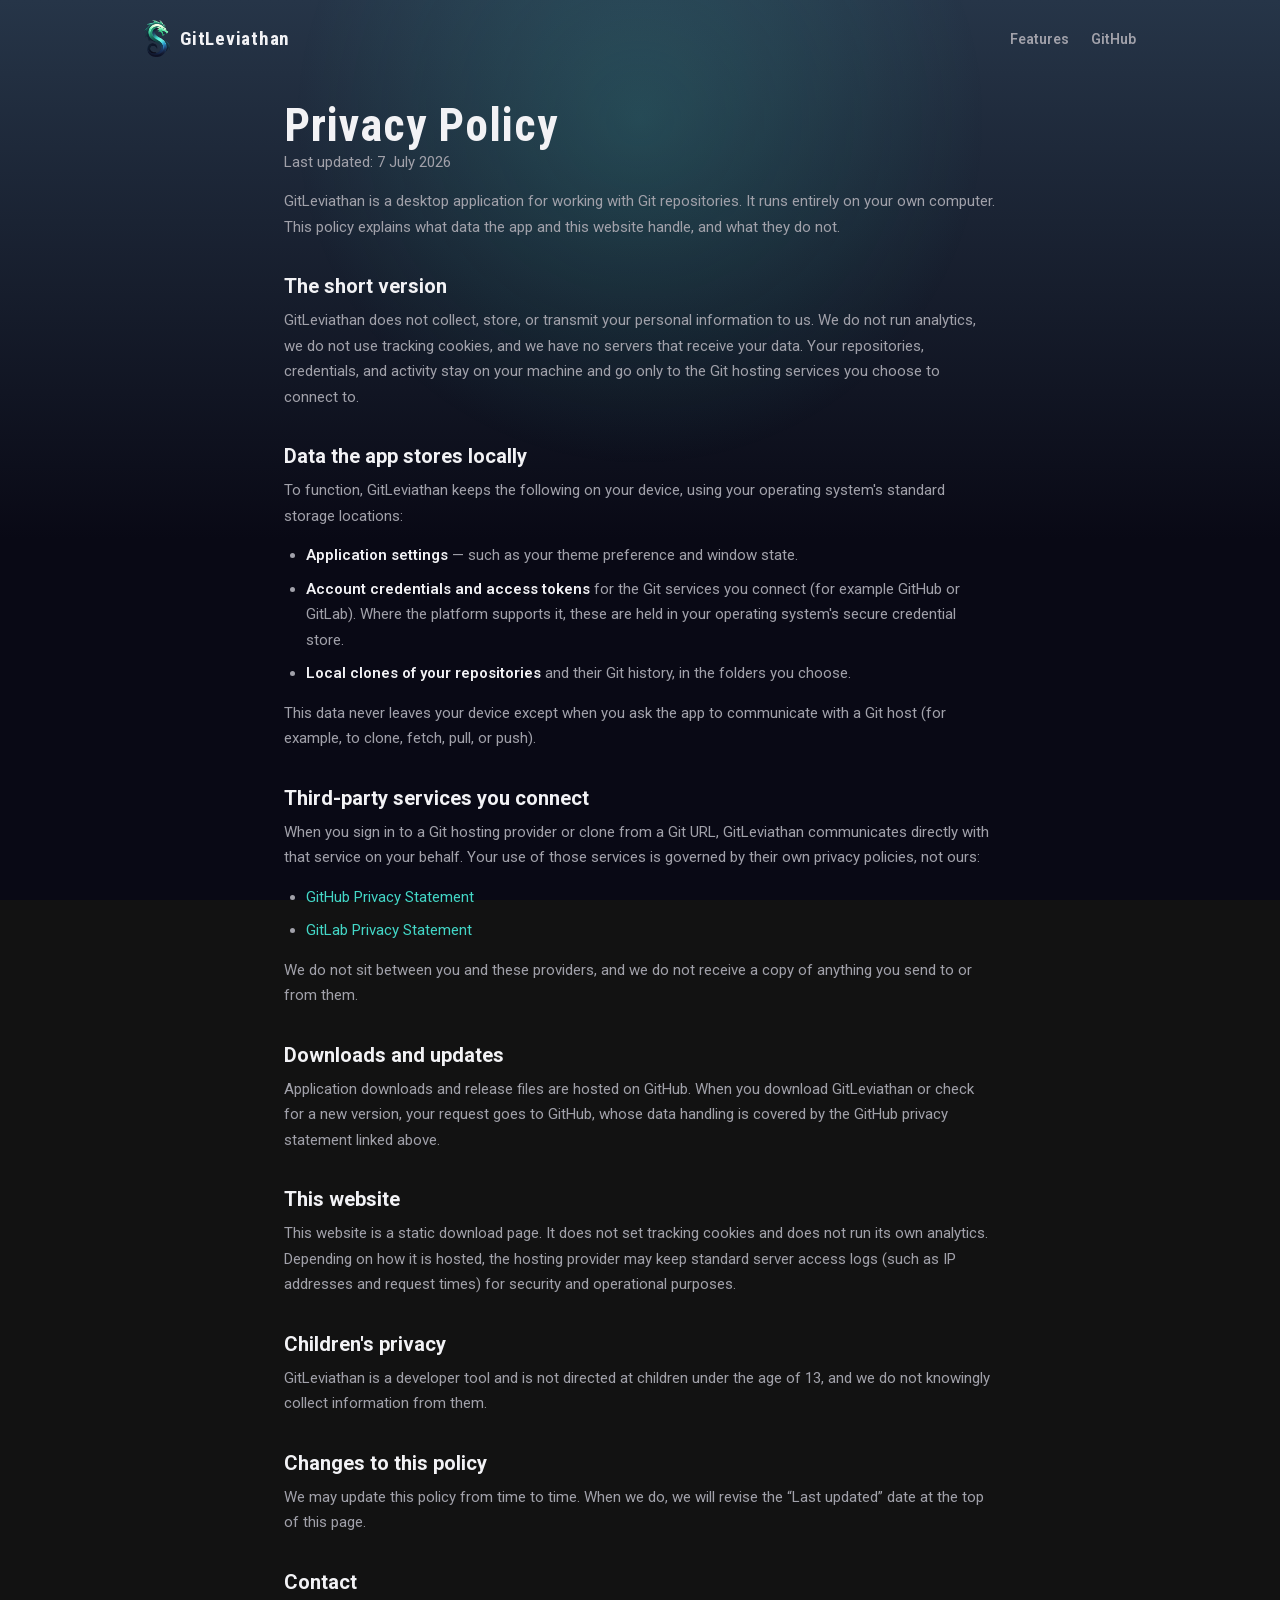
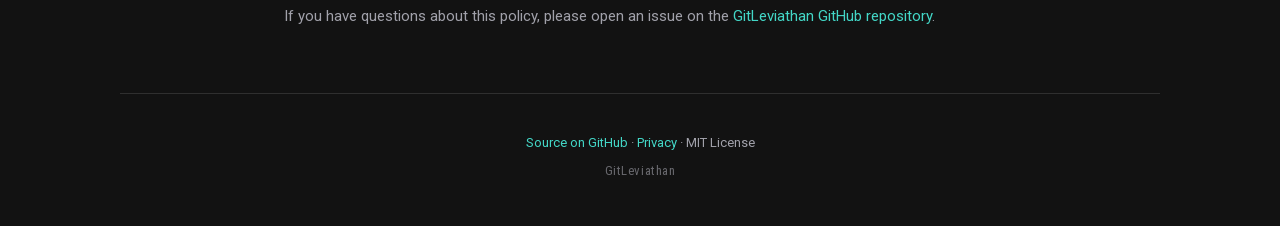
==== privacy.html @ 26b7ab3d "feat: add privacy policy page Co-Authored-By: Claude Opus 4.8 <noreply@anthropic.com>" ====
<!doctype html>
<html lang="en">
  <head>
    <meta charset="utf-8" />
    <meta name="viewport" content="width=device-width, initial-scale=1" />
    <title>Privacy Policy — GitLeviathan</title>
    <meta
      name="description"
      content="How GitLeviathan handles your data. The app runs locally and does not collect or transmit your personal information."
    />
    <meta name="robots" content="index, follow" />
    <link rel="icon" type="image/x-icon" href="assets/favicon.ico" />
    <link
      rel="icon"
      type="image/png"
      sizes="32x32"
      href="assets/favicon-32x32.png"
    />
    <link
      rel="icon"
      type="image/png"
      sizes="16x16"
      href="assets/favicon-16x16.png"
    />
    <link rel="apple-touch-icon" href="assets/apple-touch-icon.png" />

    <link rel="stylesheet" href="styles.css" />
  </head>
  <body>
    <div class="glow" aria-hidden="true"></div>

    <header class="nav">
      <a class="brand" href="index.html">
        <img
          class="brand-mark"
          src="assets/leviathan_transparent.png"
          alt=""
          aria-hidden="true"
        />
        <span class="brand-name">GitLeviathan</span>
      </a>
      <nav class="nav-links">
        <a href="index.html#features">Features</a>
        <a
          href="https://github.com/johnyhalal/git-leviathan"
          target="_blank"
          rel="noopener"
          >GitHub</a
        >
      </nav>
    </header>

    <main>
      <article class="legal">
        <h1>Privacy Policy</h1>
        <p class="legal-updated">Last updated: 7 July 2026</p>

        <p>
          GitLeviathan is a desktop application for working with Git
          repositories. It runs entirely on your own computer. This policy
          explains what data the app and this website handle, and what they do
          not.
        </p>

        <h2>The short version</h2>
        <p>
          GitLeviathan does not collect, store, or transmit your personal
          information to us. We do not run analytics, we do not use tracking
          cookies, and we have no servers that receive your data. Your
          repositories, credentials, and activity stay on your machine and go
          only to the Git hosting services you choose to connect to.
        </p>

        <h2>Data the app stores locally</h2>
        <p>
          To function, GitLeviathan keeps the following on your device, using
          your operating system's standard storage locations:
        </p>
        <ul>
          <li>
            <strong>Application settings</strong> &mdash; such as your theme
            preference and window state.
          </li>
          <li>
            <strong>Account credentials and access tokens</strong> for the Git
            services you connect (for example GitHub or GitLab). Where the
            platform supports it, these are held in your operating system's
            secure credential store.
          </li>
          <li>
            <strong>Local clones of your repositories</strong> and their Git
            history, in the folders you choose.
          </li>
        </ul>
        <p>
          This data never leaves your device except when you ask the app to
          communicate with a Git host (for example, to clone, fetch, pull, or
          push).
        </p>

        <h2>Third-party services you connect</h2>
        <p>
          When you sign in to a Git hosting provider or clone from a Git URL,
          GitLeviathan communicates directly with that service on your behalf.
          Your use of those services is governed by their own privacy policies,
          not ours:
        </p>
        <ul>
          <li>
            <a
              href="https://docs.github.com/en/site-policy/privacy-policies/github-general-privacy-statement"
              target="_blank"
              rel="noopener"
              >GitHub Privacy Statement</a
            >
          </li>
          <li>
            <a
              href="https://about.gitlab.com/privacy/"
              target="_blank"
              rel="noopener"
              >GitLab Privacy Statement</a
            >
          </li>
        </ul>
        <p>
          We do not sit between you and these providers, and we do not receive a
          copy of anything you send to or from them.
        </p>

        <h2>Downloads and updates</h2>
        <p>
          Application downloads and release files are hosted on GitHub. When you
          download GitLeviathan or check for a new version, your request goes to
          GitHub, whose data handling is covered by the GitHub privacy statement
          linked above.
        </p>

        <h2>This website</h2>
        <p>
          This website is a static download page. It does not set tracking
          cookies and does not run its own analytics. Depending on how it is
          hosted, the hosting provider may keep standard server access logs
          (such as IP addresses and request times) for security and operational
          purposes.
        </p>

        <h2>Children's privacy</h2>
        <p>
          GitLeviathan is a developer tool and is not directed at children under
          the age of 13, and we do not knowingly collect information from them.
        </p>

        <h2>Changes to this policy</h2>
        <p>
          We may update this policy from time to time. When we do, we will
          revise the &ldquo;Last updated&rdquo; date at the top of this page.
        </p>

        <h2>Contact</h2>
        <p>
          If you have questions about this policy, please open an issue on the
          <a
            href="https://github.com/johnyhalal/git-leviathan"
            target="_blank"
            rel="noopener"
            >GitLeviathan GitHub repository</a
          >.
        </p>
      </article>
    </main>

    <footer class="footer">
      <p>
        <a
          href="https://github.com/johnyhalal/git-leviathan"
          target="_blank"
          rel="noopener"
          >Source on GitHub</a
        >
        &middot; <a href="privacy.html">Privacy</a> &middot; MIT License
      </p>
      <p class="footer-muted">GitLeviathan</p>
    </footer>
  </body>
</html>
---- styles.css ----
/* ---- Fonts (self-hosted, same files the app ships) ----------------------- */
@font-face {
  font-family: 'Roboto';
  font-style: normal;
  font-weight: 100 900;
  font-display: swap;
  src: url('assets/fonts/Roboto-latin.woff2') format('woff2');
}
@font-face {
  font-family: 'Roboto Condensed';
  font-style: normal;
  font-weight: 100 900;
  font-display: swap;
  src: url('assets/fonts/RobotoCondensed-latin.woff2') format('woff2');
}

/* ---- Design tokens (pulled from the GitLeviathan app) --------------------- */
:root {
  --primary: #43d7c7; /* app accent */
  --primary-ink: #06251f; /* text on accent, as in the app */
  --deep-top: #263548; /* splash gradient top */
  --deep-bottom: #090915; /* splash gradient bottom */
  --fg: #f2f2f5; /* app dark-theme foreground */
  --fg-muted: #a1a1aa; /* app dark-theme muted */
  --elev: #2a2a33; /* app dark-theme elevated surface */
  --border: rgba(255, 255, 255, 0.12);
  --control-bg: rgba(255, 255, 255, 0.06);
  color-scheme: dark;
}

* {
  box-sizing: border-box;
}

html {
  scroll-behavior: smooth;
}

body {
  margin: 0;
  min-height: 100vh;
  font-family: 'Roboto', Helvetica, Arial, sans-serif;
  color: var(--fg);
  background: linear-gradient(180deg, var(--deep-top) 0%, var(--deep-bottom) 60%);
  background-attachment: fixed;
  -webkit-font-smoothing: antialiased;
}

/* Soft teal glow behind the hero, echoing the accent colour. */
.glow {
  position: fixed;
  top: -240px;
  left: 50%;
  transform: translateX(-50%);
  width: 720px;
  height: 720px;
  border-radius: 50%;
  background: radial-gradient(
    circle,
    rgba(67, 215, 199, 0.18) 0%,
    rgba(67, 215, 199, 0) 68%
  );
  pointer-events: none;
  z-index: 0;
}

main,
.nav,
.footer {
  position: relative;
  z-index: 1;
}

a {
  color: inherit;
}

/* ---- Nav ----------------------------------------------------------------- */
.nav {
  display: flex;
  align-items: center;
  justify-content: space-between;
  max-width: 1040px;
  margin: 0 auto;
  padding: 20px 24px;
}

.brand {
  display: inline-flex;
  align-items: center;
  gap: 10px;
  text-decoration: none;
}

.brand-mark {
  width: 26px;
  height: auto;
}

.brand-name {
  font-family: 'Roboto Condensed', sans-serif;
  font-size: 19px;
  font-weight: 700;
  letter-spacing: 0.04em;
}

.nav-links {
  display: flex;
  gap: 22px;
  font-size: 14px;
  font-weight: 600;
}

.nav-links a {
  color: var(--fg-muted);
  text-decoration: none;
  transition: color 0.15s ease;
}

.nav-links a:hover {
  color: var(--fg);
}

/* ---- Hero ---------------------------------------------------------------- */
.hero {
  display: flex;
  flex-direction: column;
  align-items: center;
  text-align: center;
  padding: 56px 24px 40px;
}

.hero-logo {
  width: 132px;
  height: auto;
  filter: drop-shadow(0 18px 40px rgba(9, 9, 21, 0.6));
  animation: float 6s ease-in-out infinite;
}

@keyframes float {
  0%,
  100% {
    transform: translateY(0);
  }
  50% {
    transform: translateY(-10px);
  }
}

.hero-title {
  margin: 26px 0 0;
  font-family: 'Roboto Condensed', sans-serif;
  font-size: clamp(40px, 8vw, 68px);
  font-weight: 700;
  letter-spacing: 0.02em;
  line-height: 1;
}

.hero-tagline {
  margin: 16px 0 0;
  max-width: 520px;
  font-size: clamp(16px, 2.4vw, 20px);
  color: var(--fg-muted);
}

/* ---- Download button ----------------------------------------------------- */
.download {
  margin-top: 34px;
  display: flex;
  flex-wrap: wrap;
  justify-content: center;
  gap: 14px;
}

.btn-download {
  display: inline-flex;
  align-items: center;
  gap: 12px;
  padding: 14px 26px;
  border-radius: 14px;
  background: var(--primary);
  color: var(--primary-ink);
  text-decoration: none;
  box-shadow: 0 12px 30px rgba(67, 215, 199, 0.28);
  transition:
    transform 0.15s ease,
    box-shadow 0.15s ease,
    filter 0.15s ease;
}

.btn-download:hover {
  transform: translateY(-2px);
  filter: brightness(1.04);
  box-shadow: 0 16px 38px rgba(67, 215, 199, 0.38);
}

.btn-secondary {
  background: transparent;
  color: var(--fg);
  border: 1px solid rgba(255, 255, 255, 0.18);
  box-shadow: none;
}

.btn-secondary:hover {
  filter: none;
  border-color: rgba(255, 255, 255, 0.34);
  box-shadow: 0 12px 30px rgba(0, 0, 0, 0.2);
}

.btn-icon {
  flex: 0 0 auto;
}

.btn-text {
  display: flex;
  flex-direction: column;
  align-items: flex-start;
  line-height: 1.2;
}

.btn-label {
  font-size: 16px;
  font-weight: 700;
}

.btn-sub {
  font-size: 12px;
  font-weight: 600;
  opacity: 0.72;
}

.btn-download button,
button.btn-download {
  cursor: pointer;
  font: inherit;
}

.btn-caret {
  flex: 0 0 auto;
  margin-left: 2px;
  transition: transform 0.15s ease;
}

/* ---- Linux arch dropdown -------------------------------------------------- */
.dropdown {
  position: relative;
}

.dropdown.open .btn-caret {
  transform: rotate(180deg);
}

.dropdown-menu {
  position: absolute;
  top: calc(100% + 8px);
  left: 0;
  right: 0;
  z-index: 20;
  margin: 0;
  padding: 6px;
  list-style: none;
  background: var(--elev);
  border: 1px solid rgba(255, 255, 255, 0.12);
  border-radius: 12px;
  box-shadow: 0 18px 40px rgba(0, 0, 0, 0.45);
  opacity: 0;
  transform: translateY(-6px);
  pointer-events: none;
  transition:
    opacity 0.15s ease,
    transform 0.15s ease;
}

.dropdown.open .dropdown-menu {
  opacity: 1;
  transform: translateY(0);
  pointer-events: auto;
}

.menu-group {
  padding: 8px 12px 4px;
  font-size: 11px;
  font-weight: 700;
  text-transform: uppercase;
  letter-spacing: 0.06em;
  color: var(--fg-muted);
}

.menu-group:not(:first-child) {
  margin-top: 4px;
  border-top: 1px solid rgba(255, 255, 255, 0.08);
}

.dropdown-menu a {
  display: flex;
  flex-direction: column;
  align-items: flex-start;
  gap: 1px;
  padding: 9px 12px;
  border-radius: 8px;
  text-decoration: none;
  color: var(--fg);
  transition: background 0.12s ease;
}

.dropdown-menu a:hover,
.dropdown-menu a:focus-visible {
  background: rgba(255, 255, 255, 0.08);
  outline: none;
}

.menu-label {
  font-size: 14px;
  font-weight: 700;
}

.menu-sub {
  font-size: 12px;
  font-weight: 500;
  color: var(--fg-muted);
}

.hero-note {
  margin: 18px 0 0;
  font-size: 13px;
  color: var(--fg-muted);
}

/* ---- Features ------------------------------------------------------------ */
.features {
  display: grid;
  grid-template-columns: repeat(3, 1fr);
  gap: 18px;
  max-width: 1040px;
  margin: 56px auto 0;
  padding: 0 24px;
}

.feature {
  padding: 26px 24px;
  border: 1px solid var(--border);
  border-radius: 16px;
  background: rgba(255, 255, 255, 0.03);
  backdrop-filter: blur(6px);
}

.feature-icons {
  display: flex;
  flex-wrap: wrap;
  gap: 10px;
  margin-bottom: 16px;
}

.feature-icon {
  display: inline-flex;
  align-items: center;
  justify-content: center;
  width: 44px;
  height: 44px;
  border-radius: 12px;
  background: var(--control-bg);
  color: var(--primary);
  margin-bottom: 16px;
}

.feature-icons .feature-icon {
  margin-bottom: 0;
}

.feature-icon svg {
  width: 22px;
  height: 22px;
}

.feature h3 {
  margin: 0 0 8px;
  font-size: 17px;
  font-weight: 700;
}

.feature p {
  margin: 0;
  font-size: 14px;
  line-height: 1.55;
  color: var(--fg-muted);
}

/* ---- Install note -------------------------------------------------------- */
.install {
  max-width: 1040px;
  margin: 28px auto 0;
  padding: 0 24px;
}

.install-card {
  padding: 26px 28px;
  border: 1px solid var(--border);
  border-left: 4px solid var(--primary);
  border-radius: 16px;
  background: var(--elev);
}

.install-card h2 {
  margin: 0 0 10px;
  font-size: 18px;
  font-weight: 700;
}

.install-card p {
  margin: 0 0 16px;
  font-size: 14px;
  line-height: 1.6;
  color: var(--fg-muted);
}

.install-card strong {
  color: var(--fg);
}

.install-card pre {
  margin: 0;
  padding: 14px 16px;
  border: 1px solid var(--border);
  border-radius: 10px;
  background: rgba(0, 0, 0, 0.3);
  overflow-x: auto;
}

.install-card code {
  font-family: ui-monospace, SFMono-Regular, Menlo, monospace;
  font-size: 13px;
  color: var(--primary);
}

/* ---- Legal (privacy) ----------------------------------------------------- */
.legal {
  max-width: 760px;
  margin: 24px auto 0;
  padding: 0 24px;
}

.legal h1 {
  margin: 0;
  font-family: 'Roboto Condensed', sans-serif;
  font-size: clamp(32px, 6vw, 46px);
  font-weight: 700;
  letter-spacing: 0.02em;
  line-height: 1.05;
}

.legal-updated {
  margin: 10px 0 28px;
  font-size: 13px;
  color: var(--fg-muted);
}

.legal h2 {
  margin: 34px 0 10px;
  font-size: 20px;
  font-weight: 700;
}

.legal p {
  margin: 0 0 14px;
  font-size: 15px;
  line-height: 1.7;
  color: var(--fg-muted);
}

.legal ul {
  margin: 0 0 14px;
  padding-left: 22px;
}

.legal li {
  margin: 0 0 8px;
  font-size: 15px;
  line-height: 1.7;
  color: var(--fg-muted);
}

.legal strong {
  color: var(--fg);
  font-weight: 600;
}

.legal a {
  color: var(--primary);
  text-decoration: none;
}

.legal a:hover {
  text-decoration: underline;
}

/* ---- Footer -------------------------------------------------------------- */
.footer {
  max-width: 1040px;
  margin: 64px auto 0;
  padding: 28px 24px 48px;
  border-top: 1px solid var(--border);
  text-align: center;
  font-size: 13px;
  color: var(--fg-muted);
}

.footer a {
  color: var(--primary);
  text-decoration: none;
}

.footer a:hover {
  text-decoration: underline;
}

.footer-muted {
  margin: 6px 0 0;
  font-family: 'Roboto Condensed', sans-serif;
  letter-spacing: 0.04em;
  opacity: 0.6;
}

/* ---- Responsive ---------------------------------------------------------- */
@media (max-width: 720px) {
  .features {
    grid-template-columns: 1fr;
  }
}

@media (prefers-reduced-motion: reduce) {
  .hero-logo {
    animation: none;
  }
  html {
    scroll-behavior: auto;
  }
}
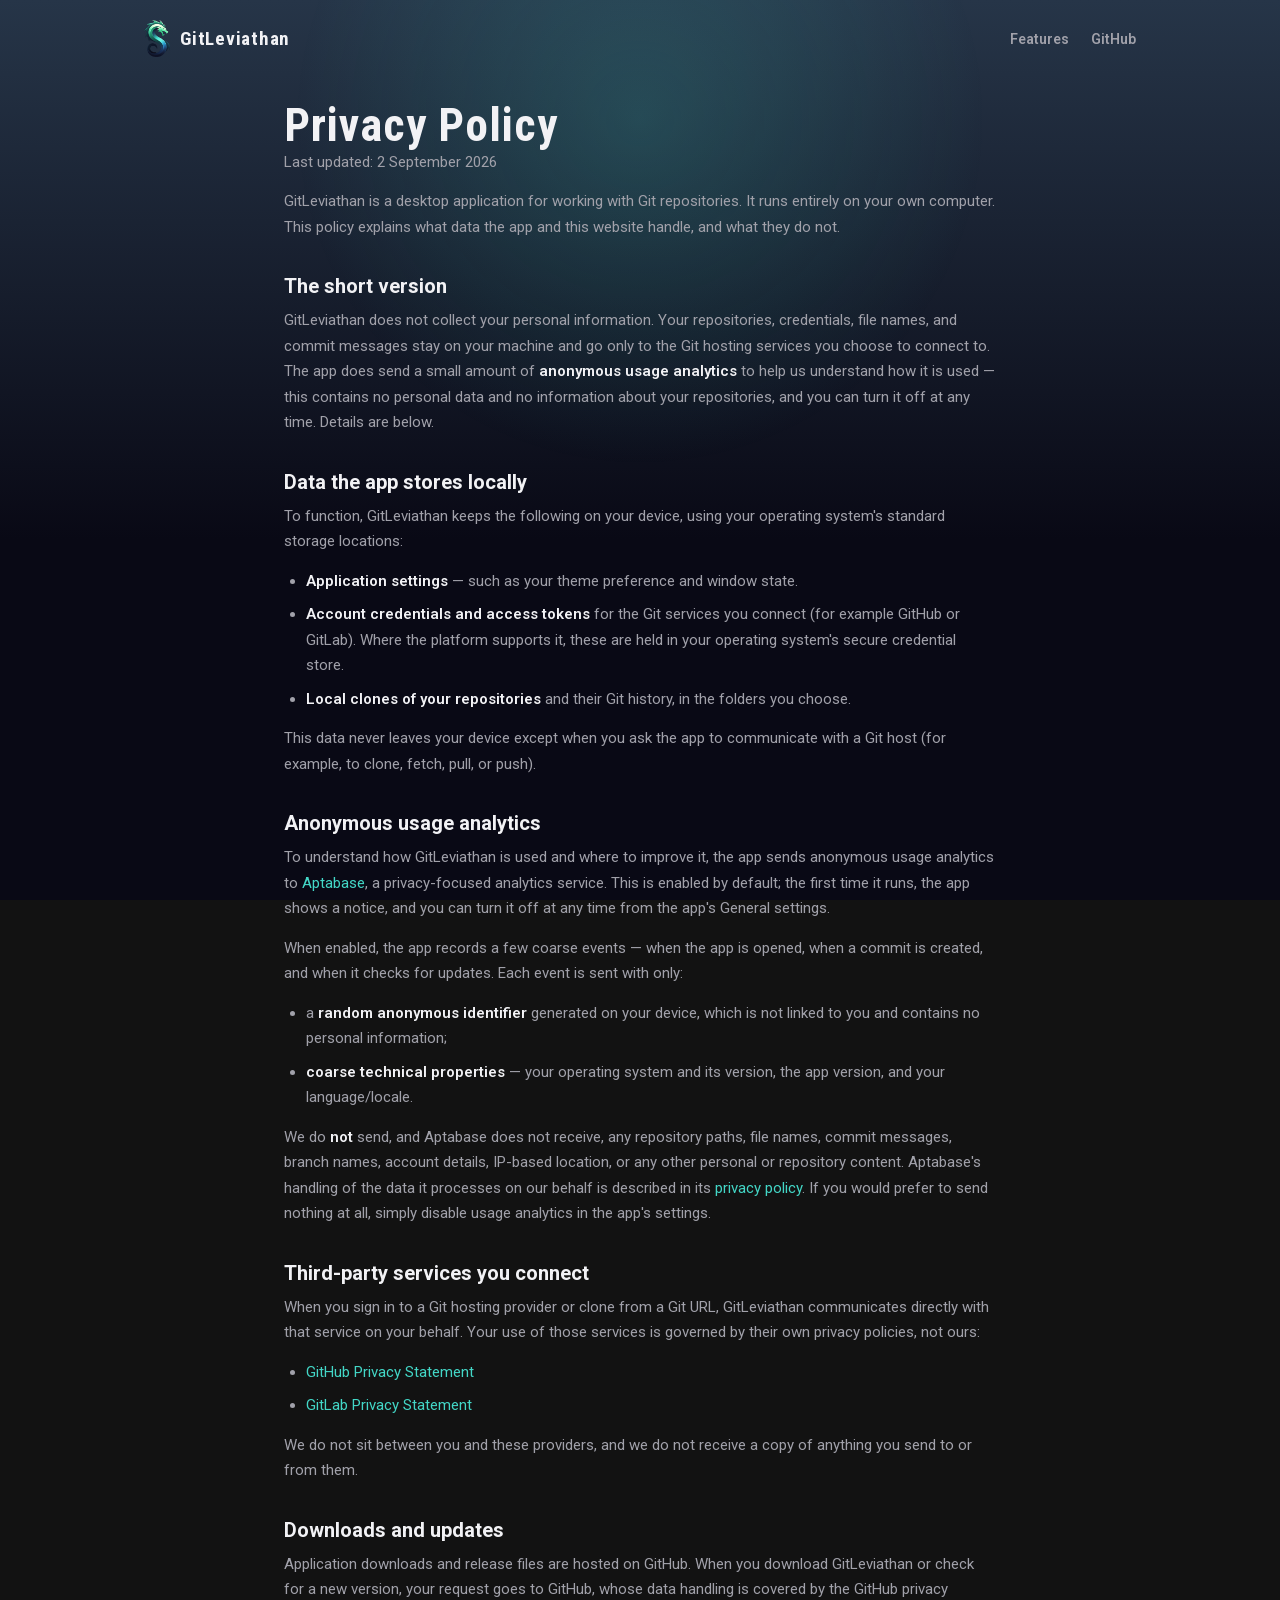
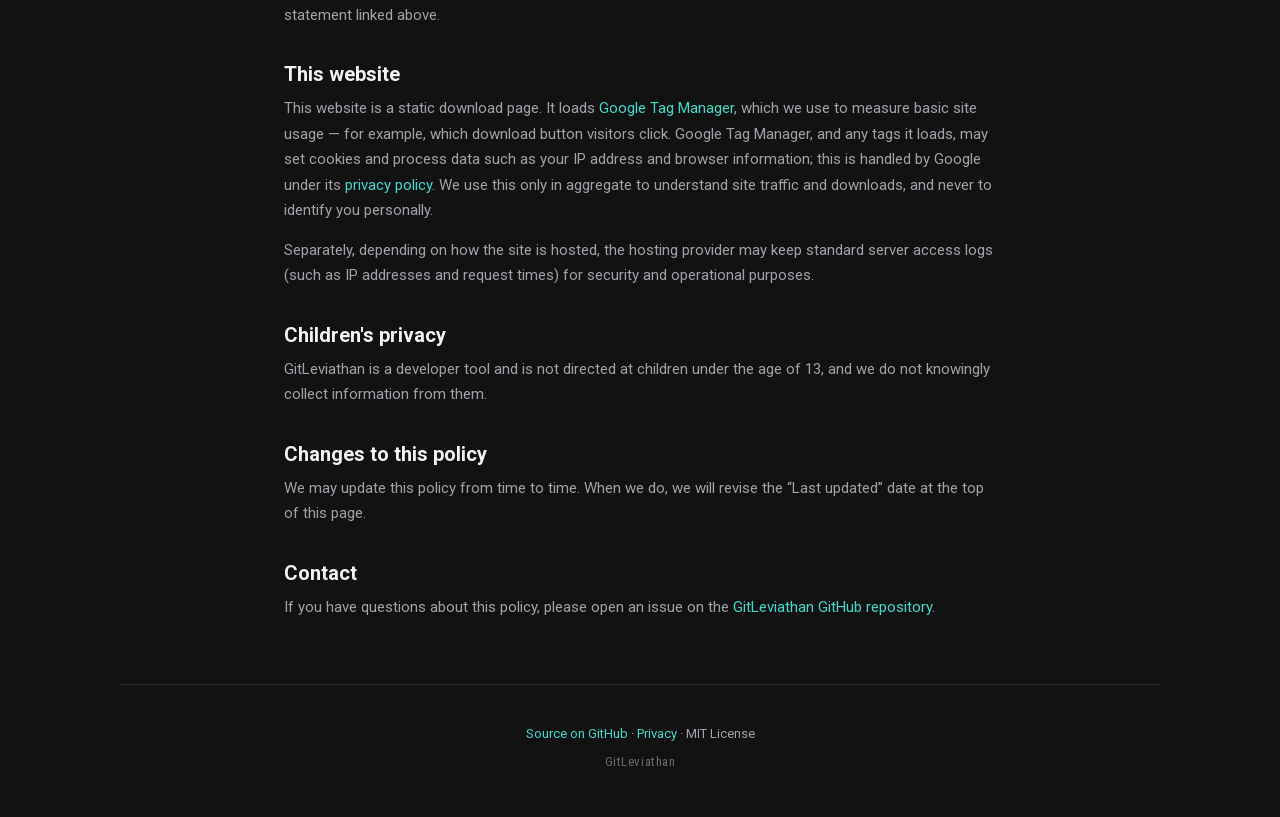
==== commit a223ac5a: "feat: document analytics and Google Tag Manager in privacy policy Update the privacy policy to discl" ====
--- a/privacy.html
+++ b/privacy.html
@@ -1,14 +1,37 @@
 <!doctype html>
 <html lang="en">
   <head>
+    <!-- Google Tag Manager -->
+    <script>(function(w,d,s,l,i){w[l]=w[l]||[];w[l].push({'gtm.start':
+    new Date().getTime(),event:'gtm.js'});var f=d.getElementsByTagName(s)[0],
+    j=d.createElement(s),dl=l!='dataLayer'?'&l='+l:'';j.async=true;j.src=
+    'https://www.googletagmanager.com/gtm.js?id='+i+dl;f.parentNode.insertBefore(j,f);
+    })(window,document,'script','dataLayer','GTM-PH34RXG8');</script>
+    <!-- End Google Tag Manager -->
     <meta charset="utf-8" />
     <meta name="viewport" content="width=device-width, initial-scale=1" />
     <title>Privacy Policy — GitLeviathan</title>
     <meta
       name="description"
-      content="How GitLeviathan handles your data. The app runs locally and does not collect or transmit your personal information."
+      content="The GitLeviathan privacy policy — how the app and this website handle your data."
     />
     <meta name="robots" content="index, follow" />
+    <link rel="canonical" href="https://gitleviathan.com/privacy.html" />
+    <meta name="theme-color" content="#263548" />
+
+    <!-- Open Graph -->
+    <meta property="og:type" content="website" />
+    <meta property="og:site_name" content="GitLeviathan" />
+    <meta property="og:url" content="https://gitleviathan.com/privacy.html" />
+    <meta property="og:title" content="Privacy Policy — GitLeviathan" />
+    <meta
+      property="og:description"
+      content="The GitLeviathan privacy policy — how the app and this website handle your data."
+    />
+    <meta property="og:image" content="https://gitleviathan.com/assets/og-image.png" />
+    <meta property="og:image:width" content="1200" />
+    <meta property="og:image:height" content="630" />
+
     <link rel="icon" type="image/x-icon" href="assets/favicon.ico" />
     <link
       rel="icon"
@@ -27,6 +50,10 @@
     <link rel="stylesheet" href="styles.css" />
   </head>
   <body>
+    <!-- Google Tag Manager (noscript) -->
+    <noscript><iframe src="https://www.googletagmanager.com/ns.html?id=GTM-PH34RXG8"
+    height="0" width="0" style="display:none;visibility:hidden"></iframe></noscript>
+    <!-- End Google Tag Manager (noscript) -->
     <div class="glow" aria-hidden="true"></div>
 
     <header class="nav">
@@ -53,7 +80,7 @@
     <main>
       <article class="legal">
         <h1>Privacy Policy</h1>
-        <p class="legal-updated">Last updated: 7 July 2026</p>
+        <p class="legal-updated">Last updated: 2 September 2026</p>
 
         <p>
           GitLeviathan is a desktop application for working with Git
@@ -64,11 +91,14 @@
 
         <h2>The short version</h2>
         <p>
-          GitLeviathan does not collect, store, or transmit your personal
-          information to us. We do not run analytics, we do not use tracking
-          cookies, and we have no servers that receive your data. Your
-          repositories, credentials, and activity stay on your machine and go
-          only to the Git hosting services you choose to connect to.
+          GitLeviathan does not collect your personal information. Your
+          repositories, credentials, file names, and commit messages stay on
+          your machine and go only to the Git hosting services you choose to
+          connect to. The app does send a small amount of
+          <strong>anonymous usage analytics</strong> to help us understand how
+          it is used &mdash; this contains no personal data and no information
+          about your repositories, and you can turn it off at any time. Details
+          are below.
         </p>
 
         <h2>Data the app stores locally</h2>
@@ -96,6 +126,47 @@
           This data never leaves your device except when you ask the app to
           communicate with a Git host (for example, to clone, fetch, pull, or
           push).
+        </p>
+
+        <h2>Anonymous usage analytics</h2>
+        <p>
+          To understand how GitLeviathan is used and where to improve it, the
+          app sends anonymous usage analytics to
+          <a href="https://aptabase.com" target="_blank" rel="noopener"
+            >Aptabase</a
+          >, a privacy-focused analytics service. This is enabled by default;
+          the first time it runs, the app shows a notice, and you can turn it
+          off at any time from the app's General settings.
+        </p>
+        <p>
+          When enabled, the app records a few coarse events &mdash; when the app
+          is opened, when a commit is created, and when it checks for updates.
+          Each event is sent with only:
+        </p>
+        <ul>
+          <li>
+            a <strong>random anonymous identifier</strong> generated on your
+            device, which is not linked to you and contains no personal
+            information;
+          </li>
+          <li>
+            <strong>coarse technical properties</strong> &mdash; your operating
+            system and its version, the app version, and your language/locale.
+          </li>
+        </ul>
+        <p>
+          We do <strong>not</strong> send, and Aptabase does not receive, any
+          repository paths, file names, commit messages, branch names, account
+          details, IP-based location, or any other personal or repository
+          content. Aptabase's handling of the data it processes on our behalf is
+          described in its
+          <a
+            href="https://aptabase.com/legal/privacy"
+            target="_blank"
+            rel="noopener"
+            >privacy policy</a
+          >. If you would prefer to send nothing at all, simply disable usage
+          analytics in the app's settings.
         </p>
 
         <h2>Third-party services you connect</h2>
@@ -138,11 +209,28 @@
 
         <h2>This website</h2>
         <p>
-          This website is a static download page. It does not set tracking
-          cookies and does not run its own analytics. Depending on how it is
-          hosted, the hosting provider may keep standard server access logs
-          (such as IP addresses and request times) for security and operational
-          purposes.
+          This website is a static download page. It loads
+          <a
+            href="https://marketingplatform.google.com/about/tag-manager/"
+            target="_blank"
+            rel="noopener"
+            >Google Tag Manager</a
+          >, which we use to measure basic site usage &mdash; for example, which
+          download button visitors click. Google Tag Manager, and any tags it
+          loads, may set cookies and process data such as your IP address and
+          browser information; this is handled by Google under its
+          <a
+            href="https://policies.google.com/privacy"
+            target="_blank"
+            rel="noopener"
+            >privacy policy</a
+          >. We use this only in aggregate to understand site traffic and
+          downloads, and never to identify you personally.
+        </p>
+        <p>
+          Separately, depending on how the site is hosted, the hosting provider
+          may keep standard server access logs (such as IP addresses and request
+          times) for security and operational purposes.
         </p>
 
         <h2>Children's privacy</h2>
--- a/styles.css
+++ b/styles.css
@@ -178,6 +178,7 @@
   gap: 12px;
   padding: 14px 26px;
   border-radius: 14px;
+  border: 0;
   background: var(--primary);
   color: var(--primary-ink);
   text-decoration: none;
@@ -432,6 +433,12 @@
   color: var(--primary);
 }
 
+.feature p code {
+  font-family: ui-monospace, SFMono-Regular, Menlo, monospace;
+  font-size: 0.9em;
+  color: var(--primary);
+}
+
 /* ---- Legal (privacy) ----------------------------------------------------- */
 .legal {
   max-width: 760px;
@@ -535,3 +542,16 @@
     scroll-behavior: auto;
   }
 }
+
+/* ---- Accessibility ------------------------------------------------------- */
+.visually-hidden {
+  position: absolute;
+  width: 1px;
+  height: 1px;
+  padding: 0;
+  margin: -1px;
+  overflow: hidden;
+  clip: rect(0, 0, 0, 0);
+  white-space: nowrap;
+  border: 0;
+}
